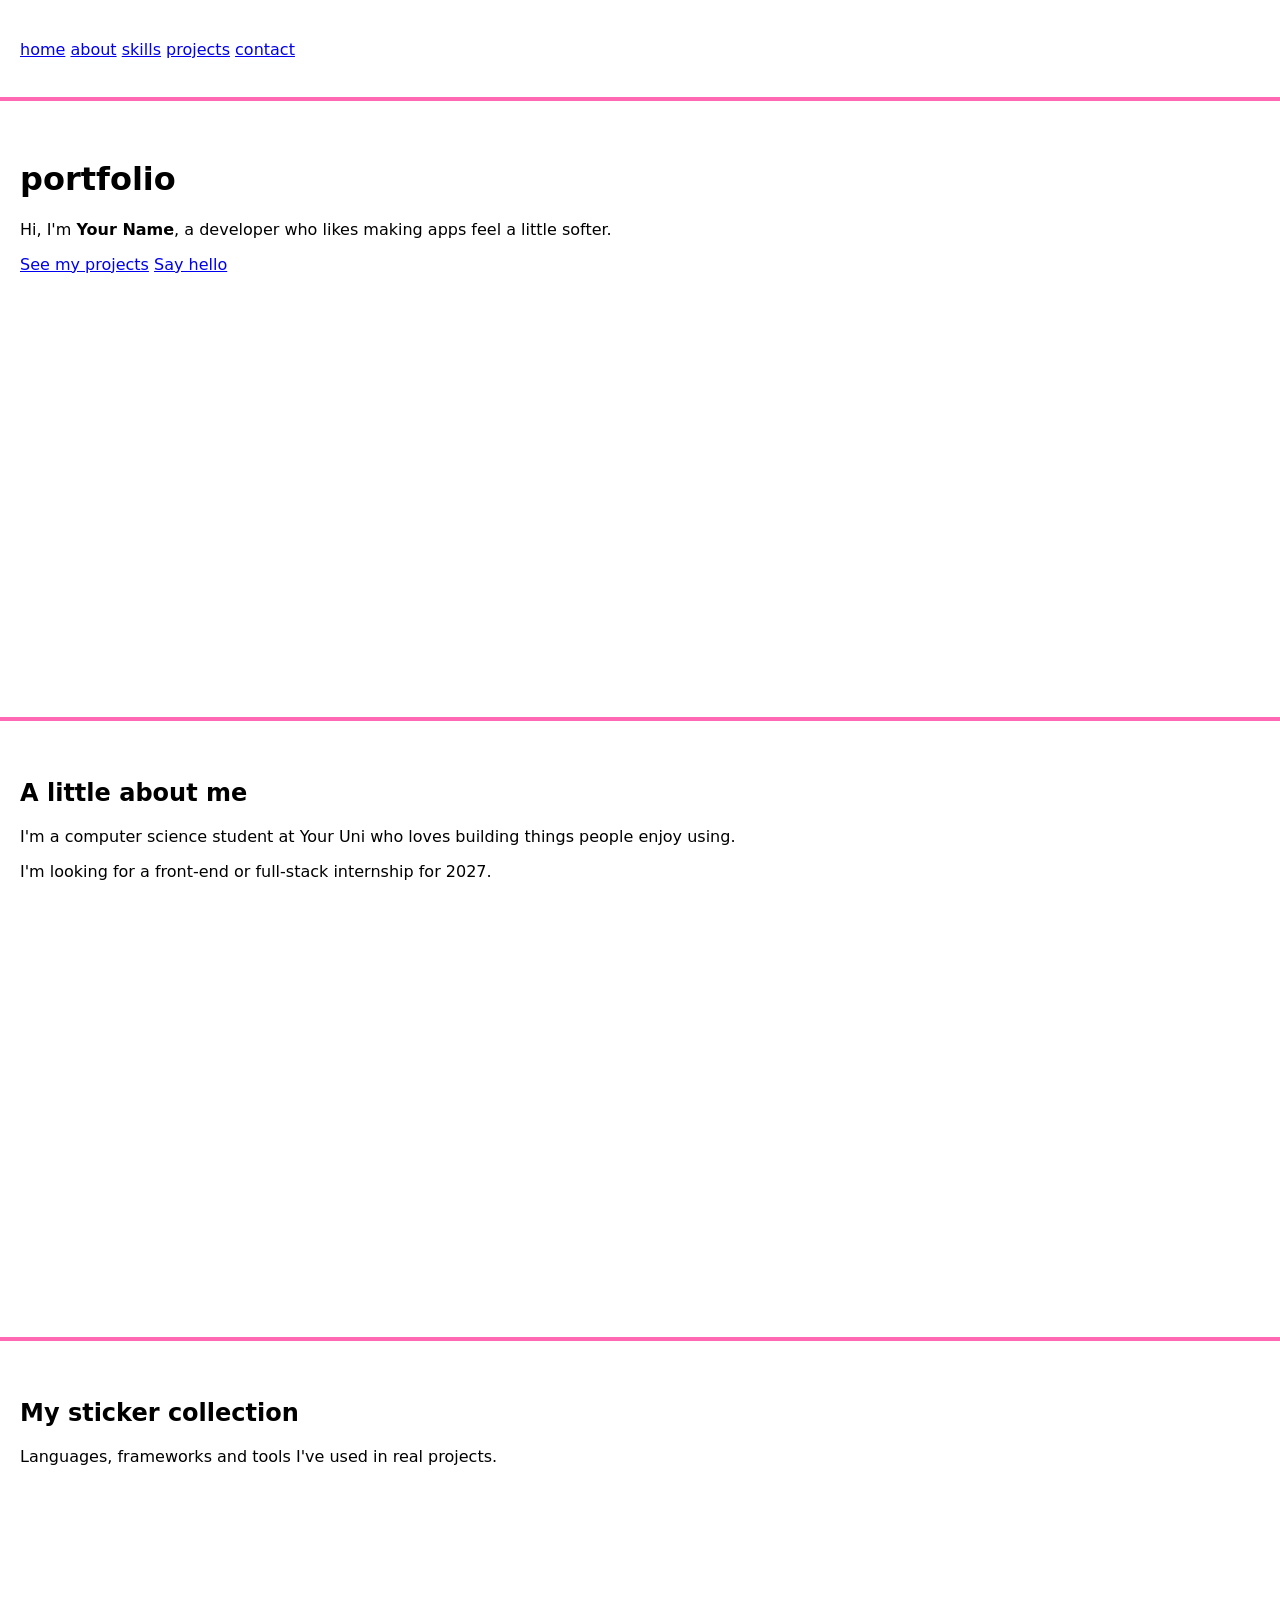
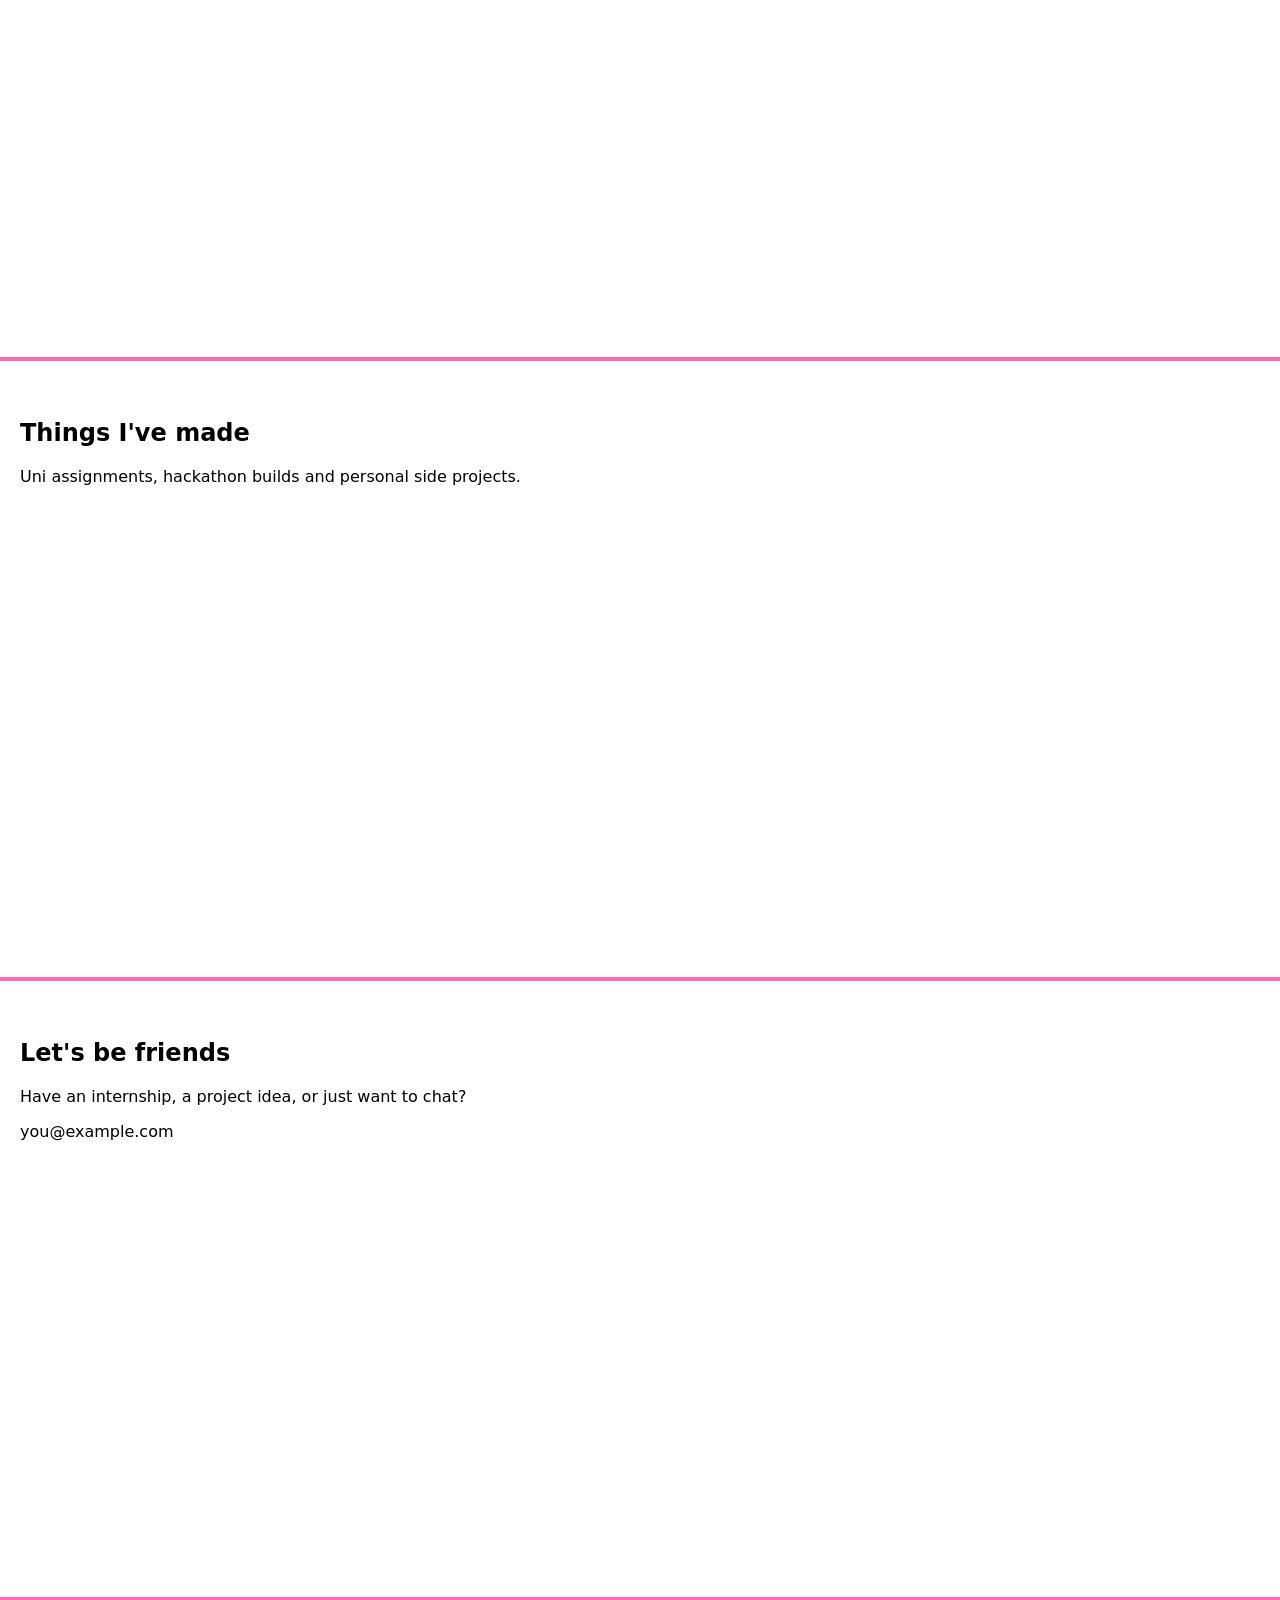
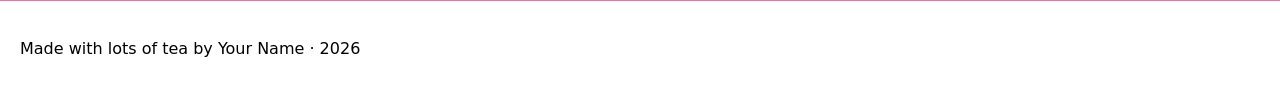
==== index.html @ c3170e58 "feat: add HTML skeleton for all sections" ====
<!DOCTYPE html>
<html lang="en">
<head>
  <meta charset="utf-8">
  <meta name="viewport" content="width=device-width, initial-scale=1">
  <title>Clare Ahn · Portfolio</title>
  <meta name="description" content="Projects and apps I've built at uni and for fun.">
  <link rel="stylesheet" href="css/main.css">
</head>
<body>

  <!-- nav bar -->
  <nav class="nav" aria-label="Main">
    <a href="#home">home</a>
    <a href="#about">about</a>
    <a href="#skills">skills</a>
    <a href="#projects">projects</a>
    <a href="#contact">contact</a>
  </nav>

  <!-- title -->
  <header class="title" id="home">
    <h1>portfolio</h1>
    <p>Hi, I'm <strong>Your Name</strong>, a developer who likes making apps feel a little softer.</p>
    <a href="#projects">See my projects</a>
    <a href="#contact">Say hello</a>
  </header>

  <main>
    <!-- about me -->
    <section class="about" id="about">
      <h2>A little about me</h2>
      <p>I'm a computer science student at Your Uni who loves building things people enjoy using.</p>
      <p>I'm looking for a front-end or full-stack internship for 2027.</p>
    </section>

    <!-- skills -->
    <section class="skills" id="skills">
      <h2>My sticker collection</h2>
      <p>Languages, frameworks and tools I've used in real projects.</p>
    </section>

    <!-- projects -->
    <section class="projects" id="projects">
      <h2>Things I've made</h2>
      <p>Uni assignments, hackathon builds and personal side projects.</p>
    </section>

    <!-- contact -->
    <section class="contact" id="contact">
      <h2>Let's be friends</h2>
      <p>Have an internship, a project idea, or just want to chat?</p>
      <p>you@example.com</p>
    </section>
  </main>

  <!-- footer -->
  <footer>Made with lots of tea by Your Name · 2026</footer>
  <script type="module" src="js/main.js"></script>
</body>
</html>
---- css/main.css ----
body {
  margin: 0;
  font-family: system-ui, sans-serif;
}

/* TEMPORARY: outline each section so you can see the layout */
nav, header, section, footer {
  outline: 2px solid hotpink;
  padding: 40px 20px;
}

/* Give each section some height so scrolling is obvious */
header, section {
  min-height: 60vh;
}
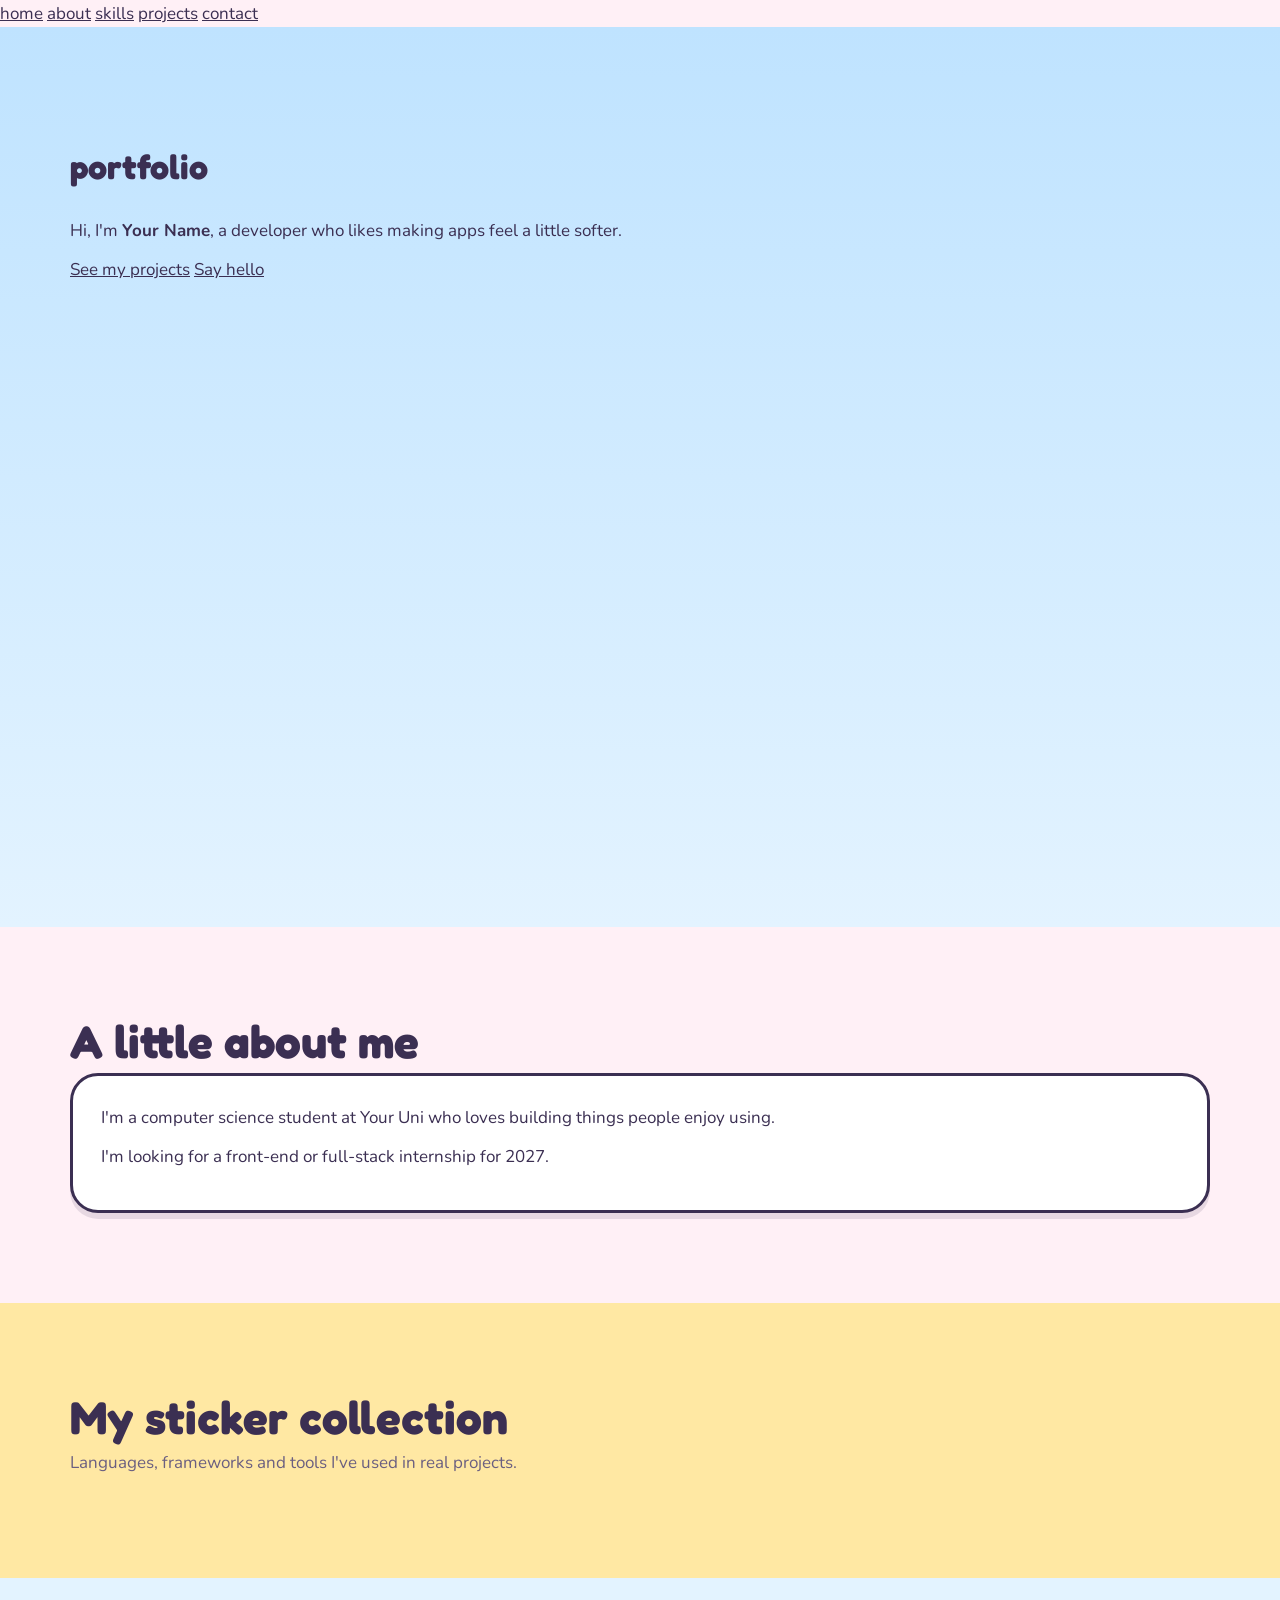
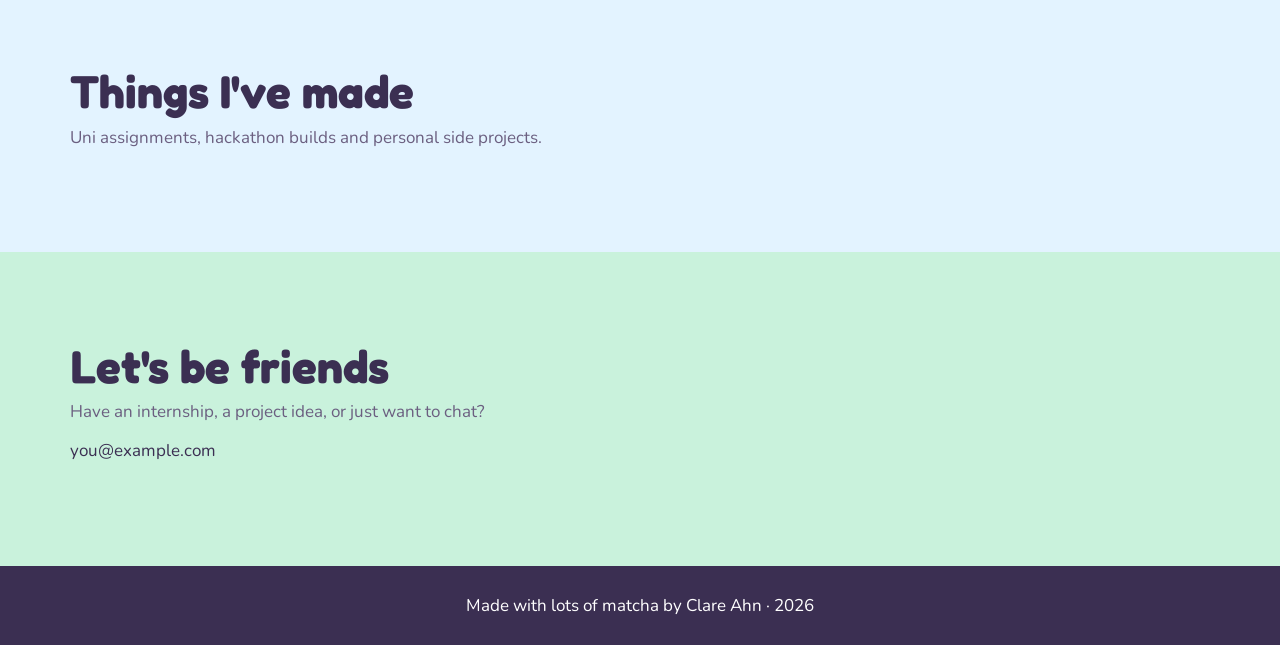
==== commit 96e76440: "feat: add base styles, colour palette and fonts" ====
--- a/index.html
+++ b/index.html
@@ -5,6 +5,9 @@
   <meta name="viewport" content="width=device-width, initial-scale=1">
   <title>Clare Ahn · Portfolio</title>
   <meta name="description" content="Projects and apps I've built at uni and for fun.">
+  <link rel="preconnect" href="https://fonts.googleapis.com">
+  <link rel="preconnect" href="https://fonts.gstatic.com" crossorigin>
+  <link href="https://fonts.googleapis.com/css2?family=Fredoka:wght@400;500;600;700&family=Nunito:wght@400;600;700&display=swap" rel="stylesheet">
   <link rel="stylesheet" href="css/main.css">
 </head>
 <body>
@@ -19,43 +22,55 @@
   </nav>
 
   <!-- title -->
-  <header class="title" id="home">
-    <h1>portfolio</h1>
-    <p>Hi, I'm <strong>Your Name</strong>, a developer who likes making apps feel a little softer.</p>
-    <a href="#projects">See my projects</a>
-    <a href="#contact">Say hello</a>
+  <header class="title band" id="home">
+    <div class="wrap">
+        <h1>portfolio</h1>
+        <p>Hi, I'm <strong>Your Name</strong>, a developer who likes making apps feel a little softer.</p>
+        <a href="#projects">See my projects</a>
+        <a href="#contact">Say hello</a>
+    </div>
   </header>
 
   <main>
     <!-- about me -->
-    <section class="about" id="about">
-      <h2>A little about me</h2>
-      <p>I'm a computer science student at Your Uni who loves building things people enjoy using.</p>
-      <p>I'm looking for a front-end or full-stack internship for 2027.</p>
+    <section class="about band" id="about">
+        <div class="wrap">
+            <h2>A little about me</h2>
+            <div class="card">
+                <p>I'm a computer science student at Your Uni who loves building things people enjoy using.</p>
+                <p>I'm looking for a front-end or full-stack internship for 2027.</p>
+            </div>
+        </div>    
     </section>
 
     <!-- skills -->
-    <section class="skills" id="skills">
-      <h2>My sticker collection</h2>
-      <p>Languages, frameworks and tools I've used in real projects.</p>
+    <section class="skills band" id="skills">
+        <div class="wrap">
+            <h2>My sticker collection</h2>
+            <p class="lead">Languages, frameworks and tools I've used in real projects.</p>
+        </div>
     </section>
 
     <!-- projects -->
-    <section class="projects" id="projects">
-      <h2>Things I've made</h2>
-      <p>Uni assignments, hackathon builds and personal side projects.</p>
+    <section class="projects band" id="projects">
+        <div class="wrap">
+            <h2>Things I've made</h2>
+            <p class="lead">Uni assignments, hackathon builds and personal side projects.</p>
+        </div>
     </section>
 
     <!-- contact -->
-    <section class="contact" id="contact">
-      <h2>Let's be friends</h2>
-      <p>Have an internship, a project idea, or just want to chat?</p>
-      <p>you@example.com</p>
+    <section class="contact band" id="contact">
+        <div class="wrap">
+            <h2>Let's be friends</h2>
+            <p class="lead">Have an internship, a project idea, or just want to chat?</p>
+            <p>you@example.com</p>
+        </div>
     </section>
   </main>
 
   <!-- footer -->
-  <footer>Made with lots of tea by Your Name · 2026</footer>
+  <footer>Made with lots of matcha by Clare Ahn · 2026</footer>
   <script type="module" src="js/main.js"></script>
 </body>
 </html>
--- a/css/main.css
+++ b/css/main.css
@@ -1,15 +1,11 @@
-body {
-  margin: 0;
-  font-family: system-ui, sans-serif;
-}
+/* Entry stylesheet */
+@import url("base.css");
 
-/* TEMPORARY: outline each section so you can see the layout */
-nav, header, section, footer {
-  outline: 2px solid hotpink;
-  padding: 40px 20px;
-}
 
-/* Give each section some height so scrolling is obvious */
-header, section {
-  min-height: 60vh;
-}+/* temp section colours: these move into each section's own file in later steps */
+.title    { background: linear-gradient(var(--sky), var(--sky2)); min-height: 100vh; }
+.about    { background: var(--pink2); }
+.skills   { background: var(--butter); }
+.projects { background: var(--sky2); }
+.contact  { background: var(--mint); }
+footer    { background: var(--ink); color: #fff; text-align: center; padding: 26px 16px; }
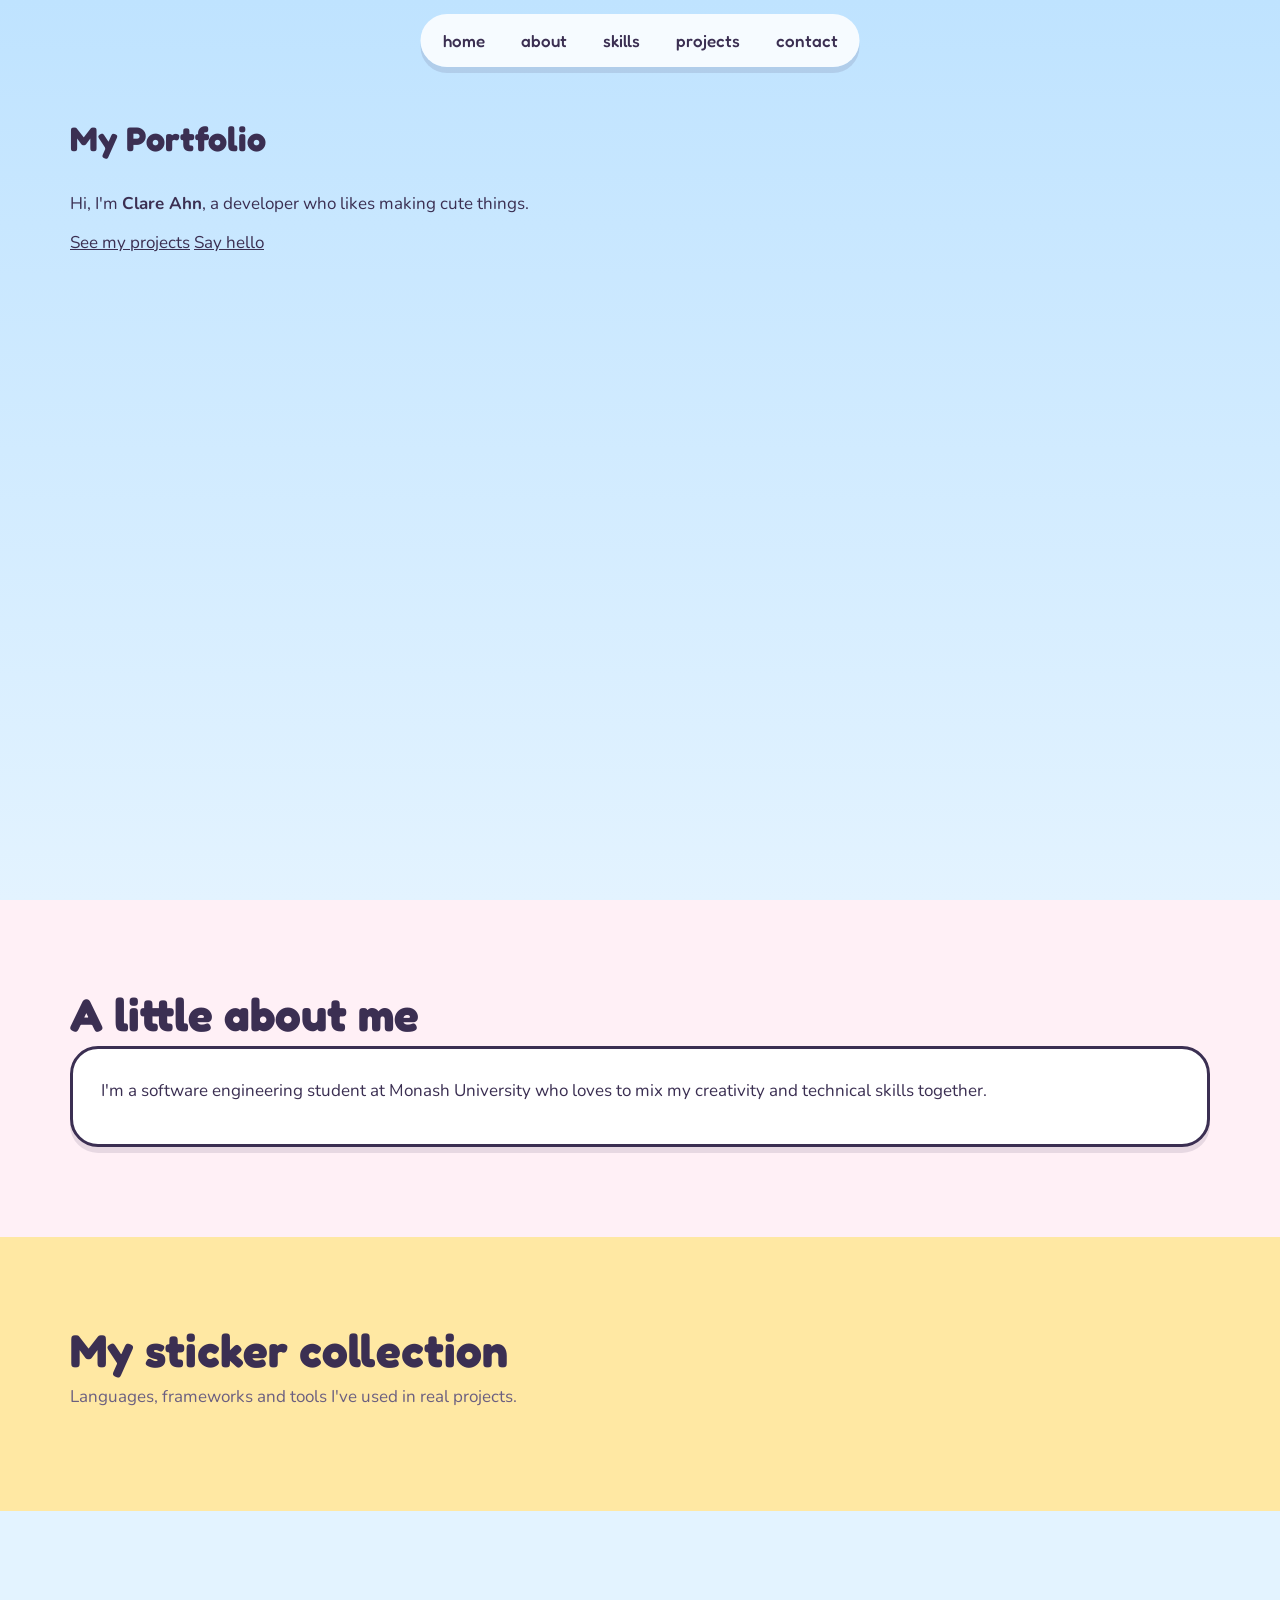
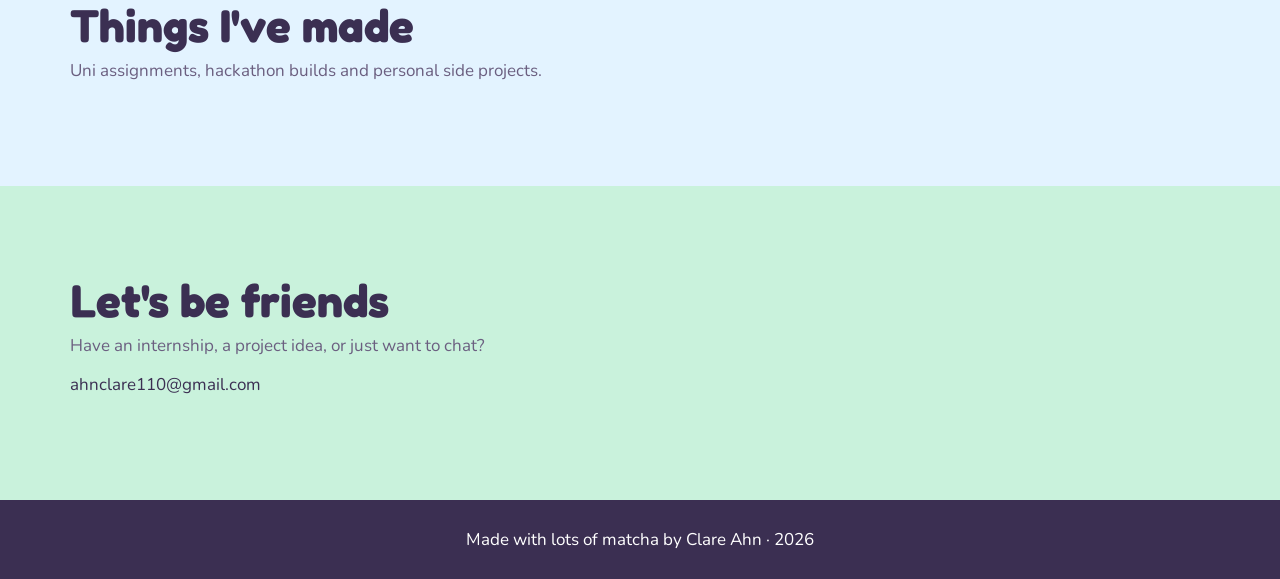
==== commit d8b018b8: "feat: add floating pill nav bar" ====
--- a/index.html
+++ b/index.html
@@ -24,8 +24,8 @@
   <!-- title -->
   <header class="title band" id="home">
     <div class="wrap">
-        <h1>portfolio</h1>
-        <p>Hi, I'm <strong>Your Name</strong>, a developer who likes making apps feel a little softer.</p>
+        <h1>My Portfolio</h1>
+        <p>Hi, I'm <strong>Clare Ahn</strong>, a developer who likes making cute things.</p>
         <a href="#projects">See my projects</a>
         <a href="#contact">Say hello</a>
     </div>
@@ -37,8 +37,7 @@
         <div class="wrap">
             <h2>A little about me</h2>
             <div class="card">
-                <p>I'm a computer science student at Your Uni who loves building things people enjoy using.</p>
-                <p>I'm looking for a front-end or full-stack internship for 2027.</p>
+                <p>I'm a software engineering student at Monash University who loves to mix my creativity and technical skills together.</p>
             </div>
         </div>    
     </section>
@@ -64,7 +63,7 @@
         <div class="wrap">
             <h2>Let's be friends</h2>
             <p class="lead">Have an internship, a project idea, or just want to chat?</p>
-            <p>you@example.com</p>
+            <p>ahnclare110@gmail.com</p>
         </div>
     </section>
   </main>
--- a/css/main.css
+++ b/css/main.css
@@ -1,5 +1,6 @@
 /* Entry stylesheet */
 @import url("base.css");
+@import url('nav.css');
 
 
 /* temp section colours: these move into each section's own file in later steps */
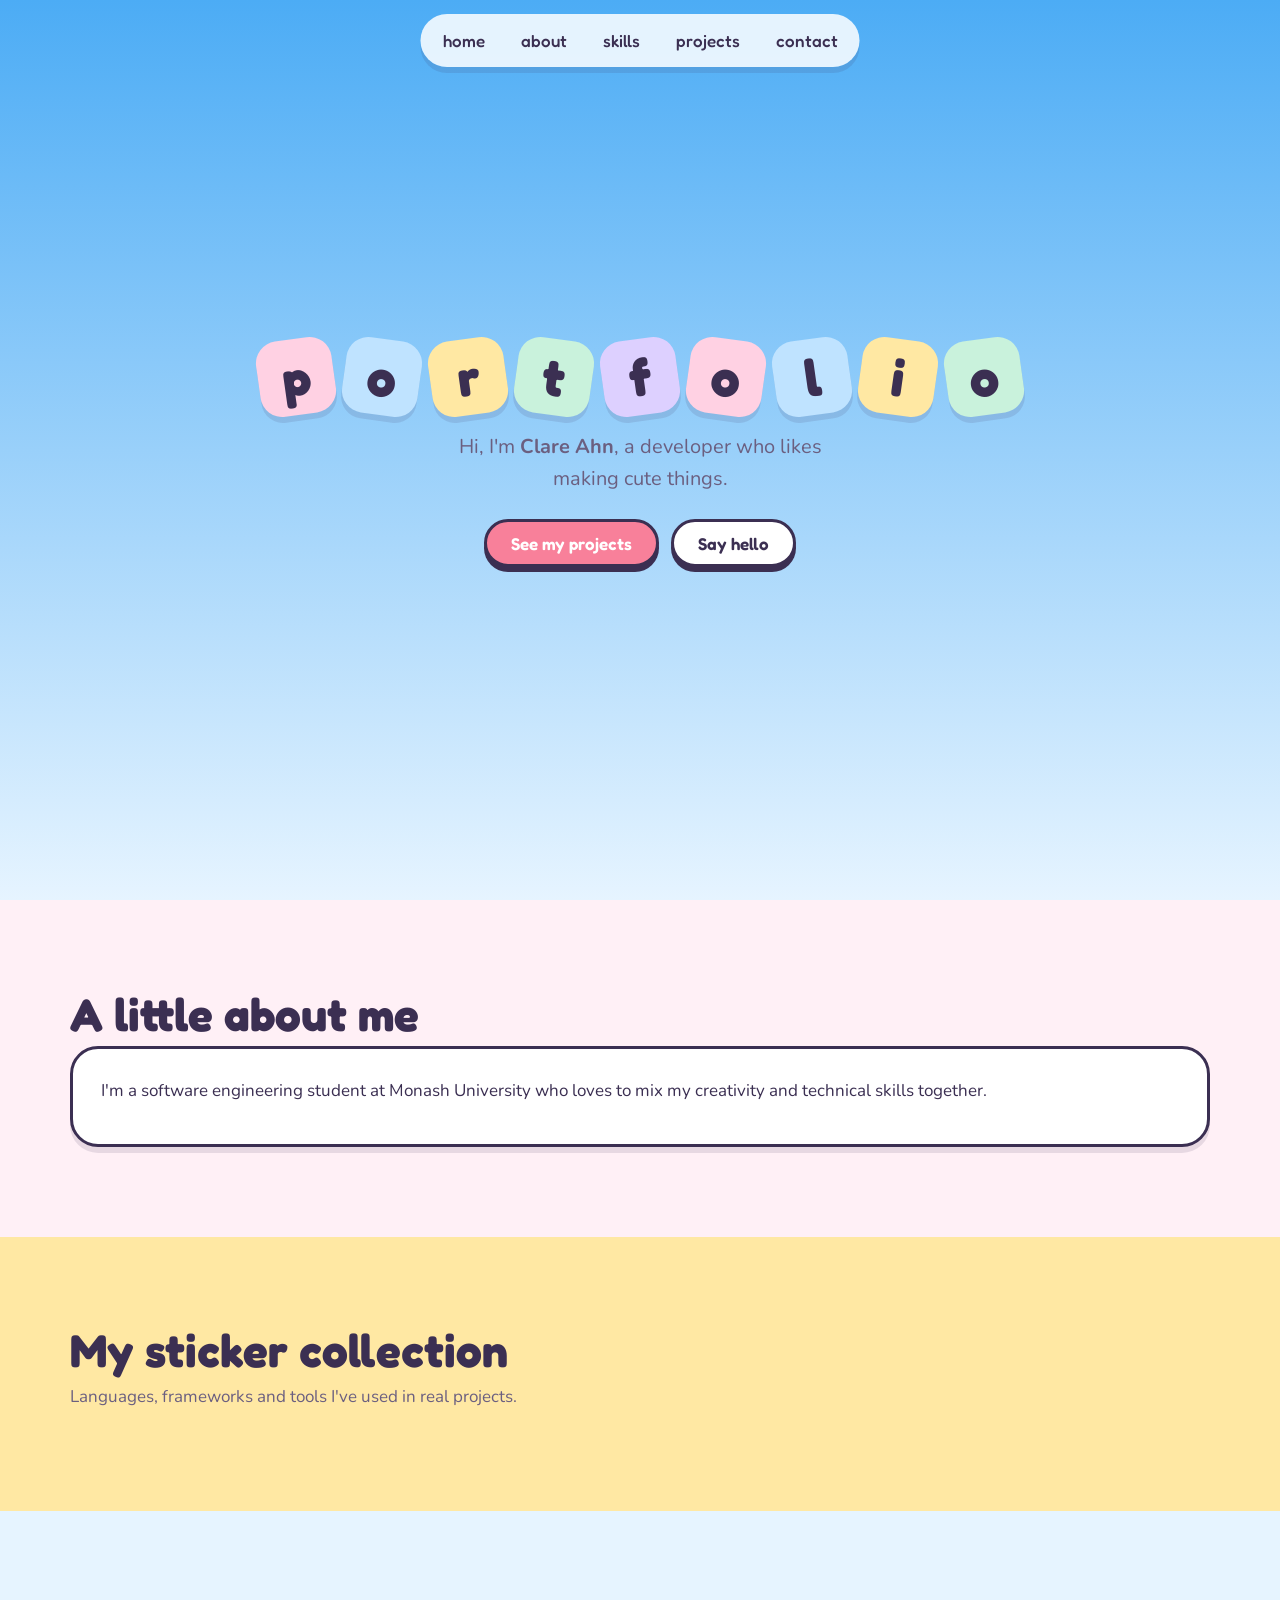
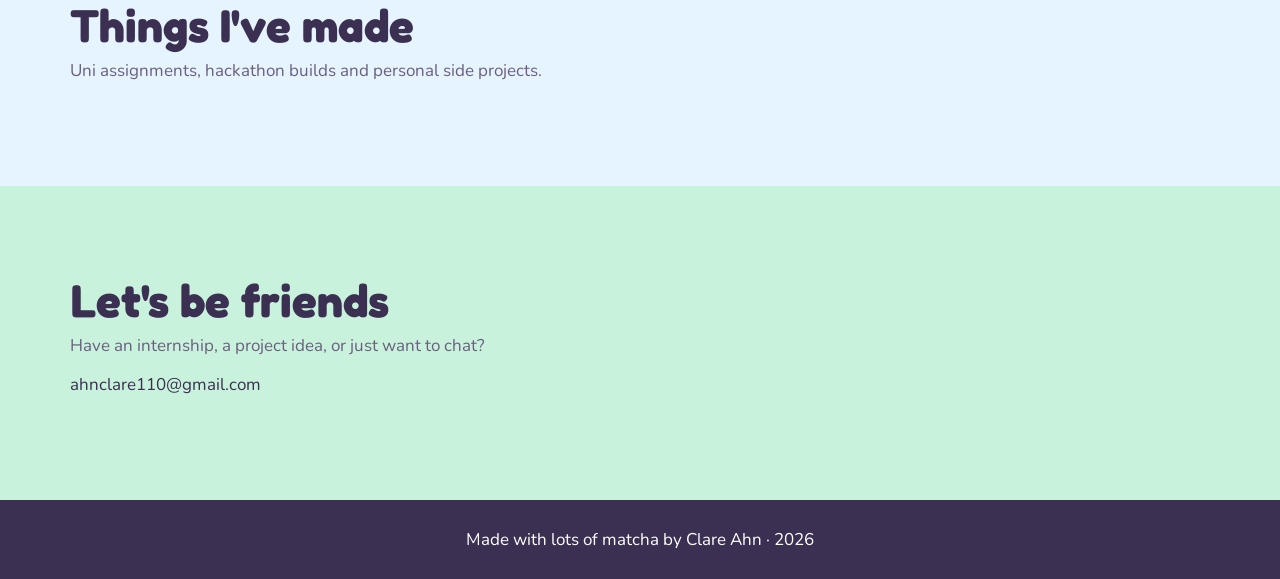
==== commit e2c03a59: "feat: add title section with bubble letters and buttons. Tweak some colours too" ====
--- a/index.html
+++ b/index.html
@@ -24,10 +24,24 @@
   <!-- title -->
   <header class="title band" id="home">
     <div class="wrap">
-        <h1>My Portfolio</h1>
-        <p>Hi, I'm <strong>Clare Ahn</strong>, a developer who likes making cute things.</p>
-        <a href="#projects">See my projects</a>
-        <a href="#contact">Say hello</a>
+        <h1 class="title-letters" aria-label="portfolio">
+            <span aria-hidden="true">p</span>
+            <span aria-hidden="true">o</span>
+            <span aria-hidden="true">r</span>
+            <span aria-hidden="true">t</span>
+            <span aria-hidden="true">f</span>
+            <span aria-hidden="true">o</span>
+            <span aria-hidden="true">l</span>
+            <span aria-hidden="true">i</span>
+            <span aria-hidden="true">o</span>
+        </h1>
+
+        <p class="tagline">Hi, I'm <strong>Clare Ahn</strong>, a developer who likes making cute things.</p>
+
+        <div class="btns">
+            <a class="btn main" href="#projects">See my projects</a>
+            <a class="btn" href="#contact">Say hello</a>
+        </div>
     </div>
   </header>
 
--- a/css/main.css
+++ b/css/main.css
@@ -1,10 +1,11 @@
 /* Entry stylesheet */
 @import url("base.css");
 @import url('nav.css');
+@import url('buttons.css');
+@import url('title.css');
 
 
 /* temp section colours: these move into each section's own file in later steps */
-.title    { background: linear-gradient(var(--sky), var(--sky2)); min-height: 100vh; }
 .about    { background: var(--pink2); }
 .skills   { background: var(--butter); }
 .projects { background: var(--sky2); }
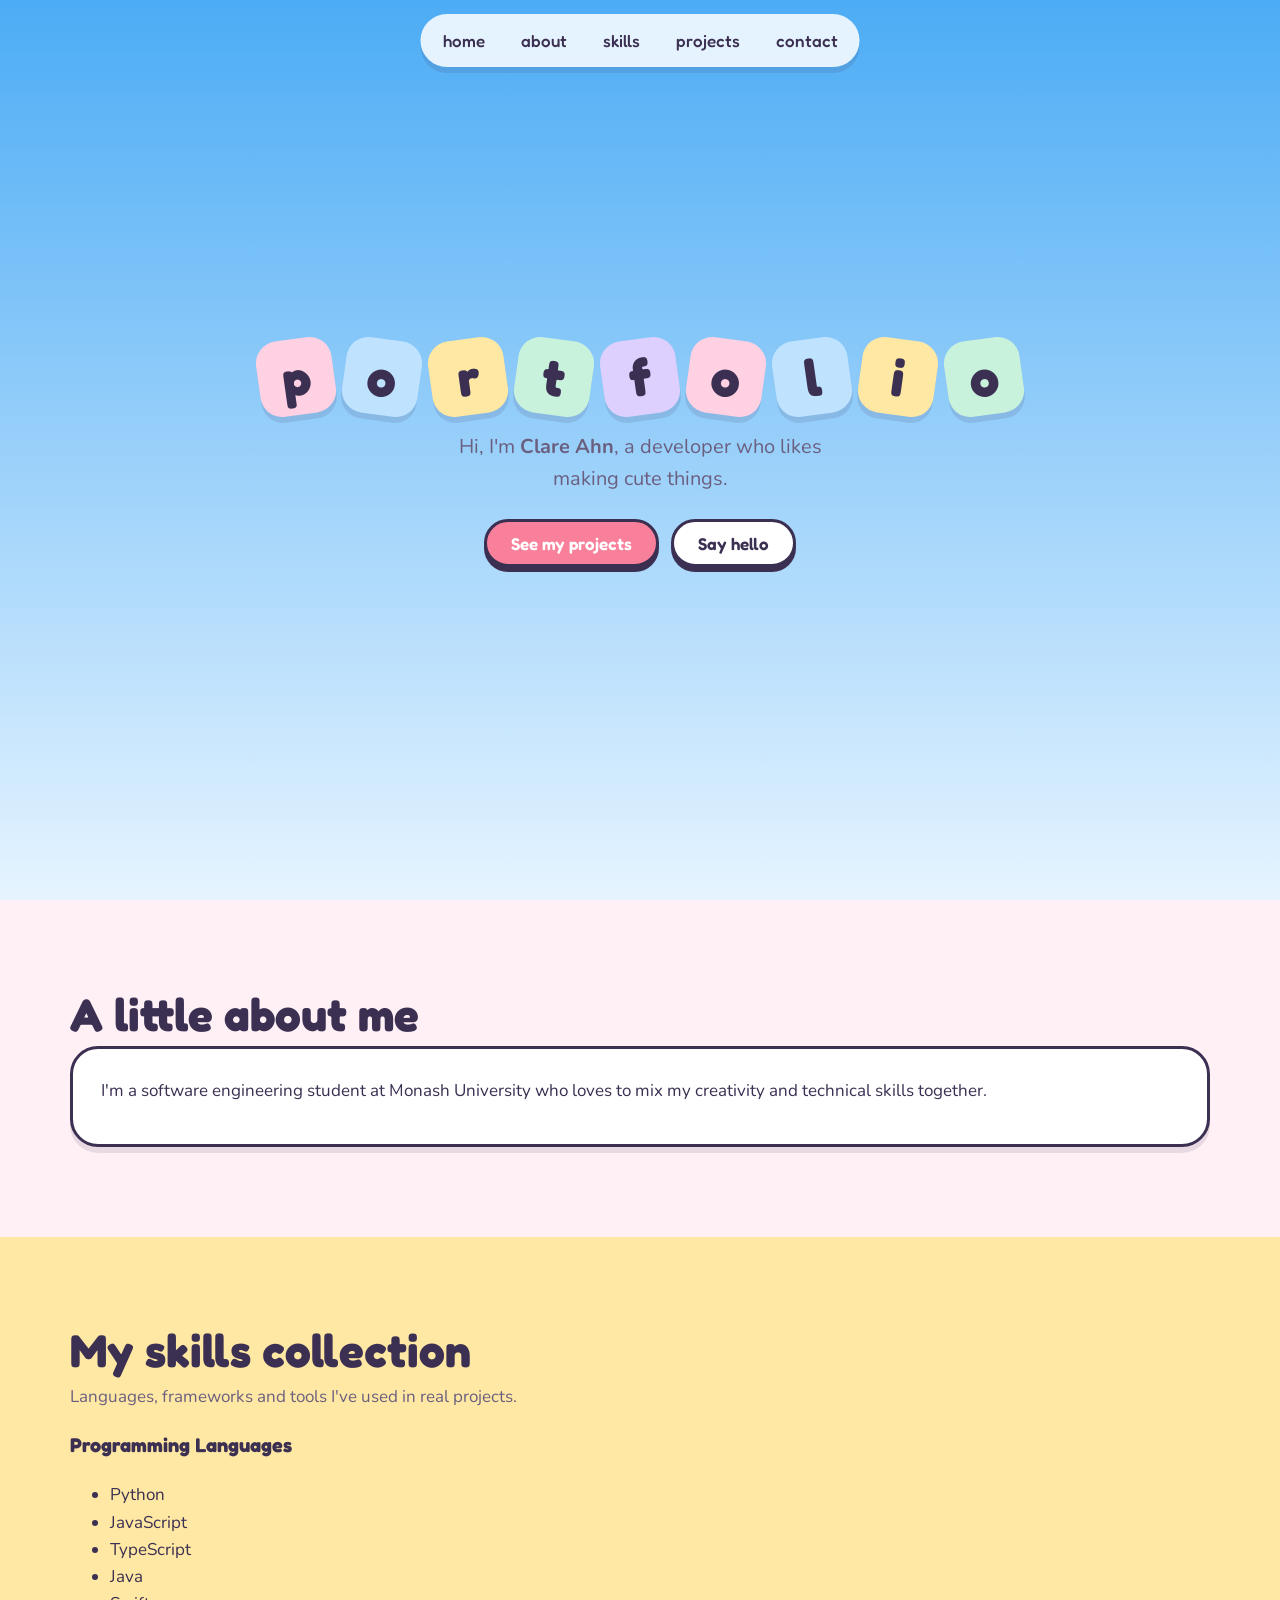
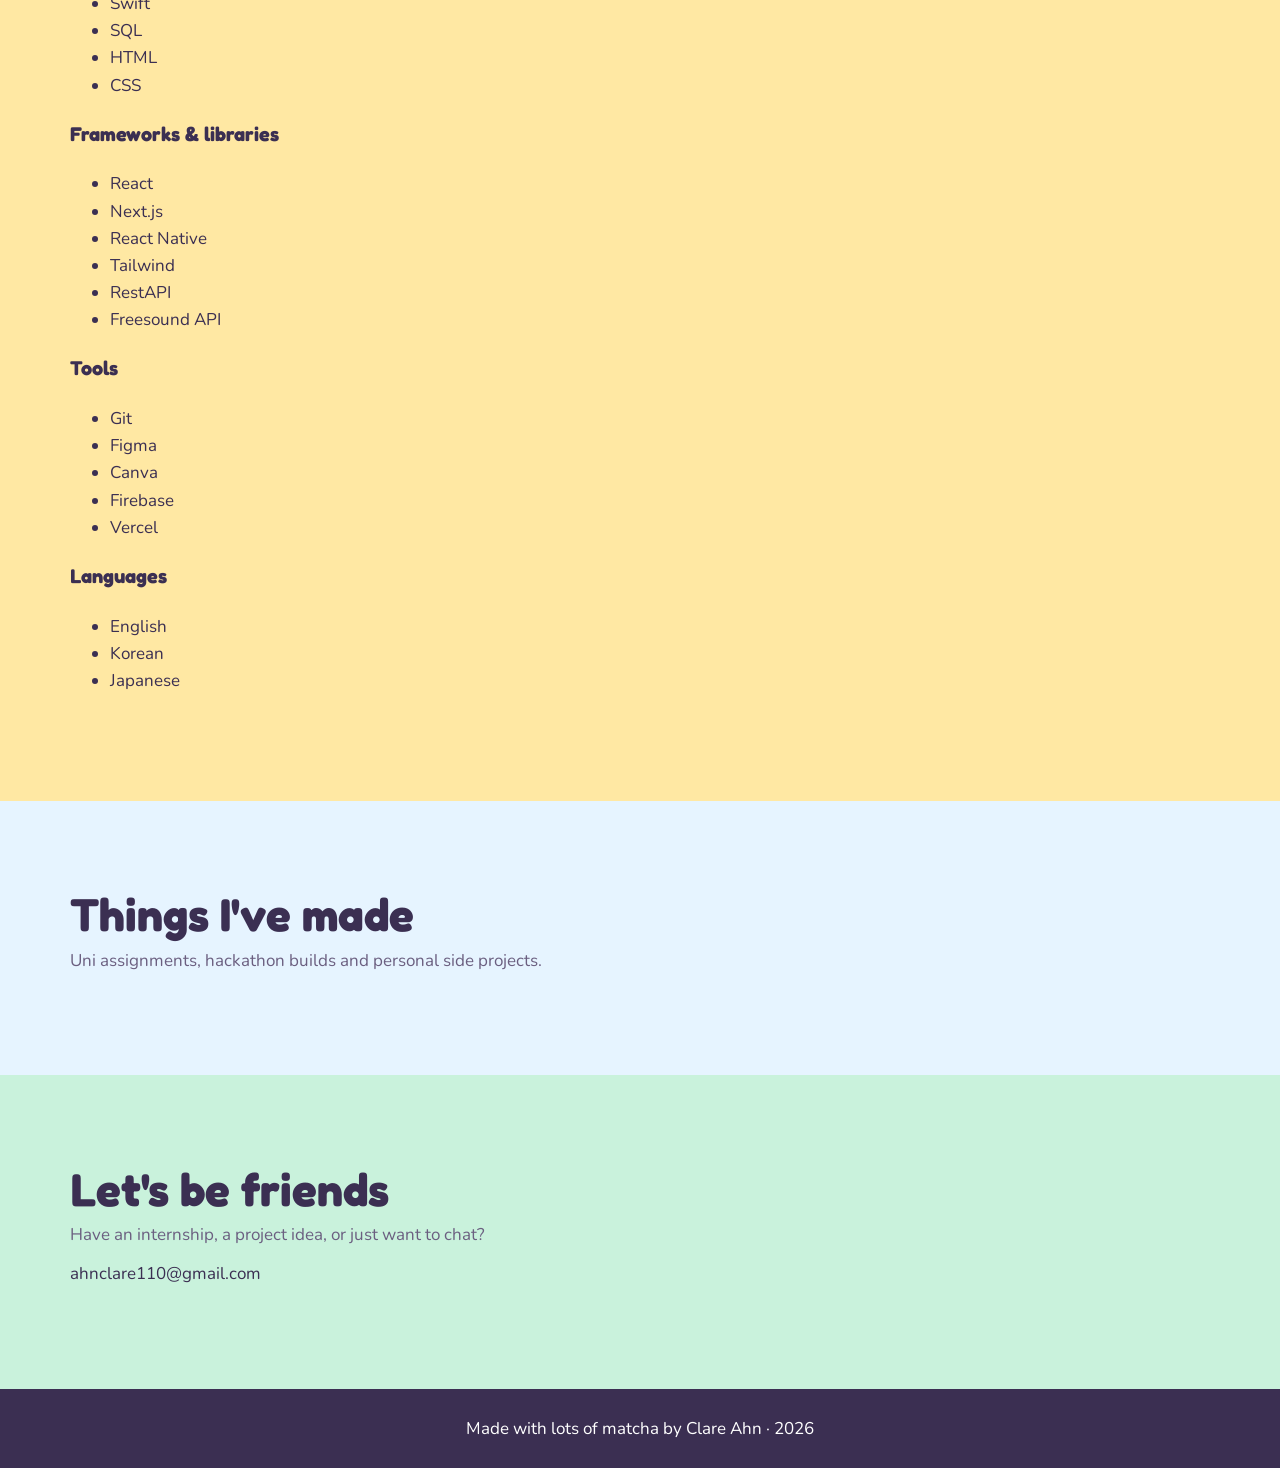
==== commit 0e890ee1: "feat: add skills collection section" ====
--- a/index.html
+++ b/index.html
@@ -59,8 +59,54 @@
     <!-- skills -->
     <section class="skills band" id="skills">
         <div class="wrap">
-            <h2>My sticker collection</h2>
+            <h2>My skills collection</h2>
             <p class="lead">Languages, frameworks and tools I've used in real projects.</p>
+            <div class="skill-groups">
+                <div class="skill-group">
+                    <h3>Programming Languages</h3>
+                    <ul class="stickers">
+                        <li>Python</li>
+                        <li>JavaScript</li>
+                        <li>TypeScript</li>
+                        <li>Java</li>
+                        <li>Swift</li>
+                        <li>SQL</li>
+                        <li>HTML</li>
+                        <li>CSS</li>
+                    </ul>
+                </div>
+
+                <div class="skill-group">
+                    <h3>Frameworks &amp; libraries</h3>
+                    <ul class="stickers">
+                        <li>React</li>
+                        <li>Next.js</li>
+                        <li>React Native</li>
+                        <li>Tailwind</li>
+                        <li>RestAPI</li>
+                        <li>Freesound API</li>
+                    </ul>
+                </div>
+
+                <div class="skill-group">
+                    <h3>Tools</h3>
+                    <ul class="stickers">
+                        <li>Git</li>
+                        <li>Figma</li>
+                        <li>Canva</li>
+                        <li>Firebase</li>
+                        <li>Vercel</li>
+                    </ul>
+                </div>
+                <div class="skill-group">
+                    <h3>Languages</h3>
+                    <ul class="stickers">
+                        <li>English</li>
+                        <li>Korean</li>
+                        <li>Japanese</li>
+                    </ul>
+                </div>
+            </div>
         </div>
     </section>
 
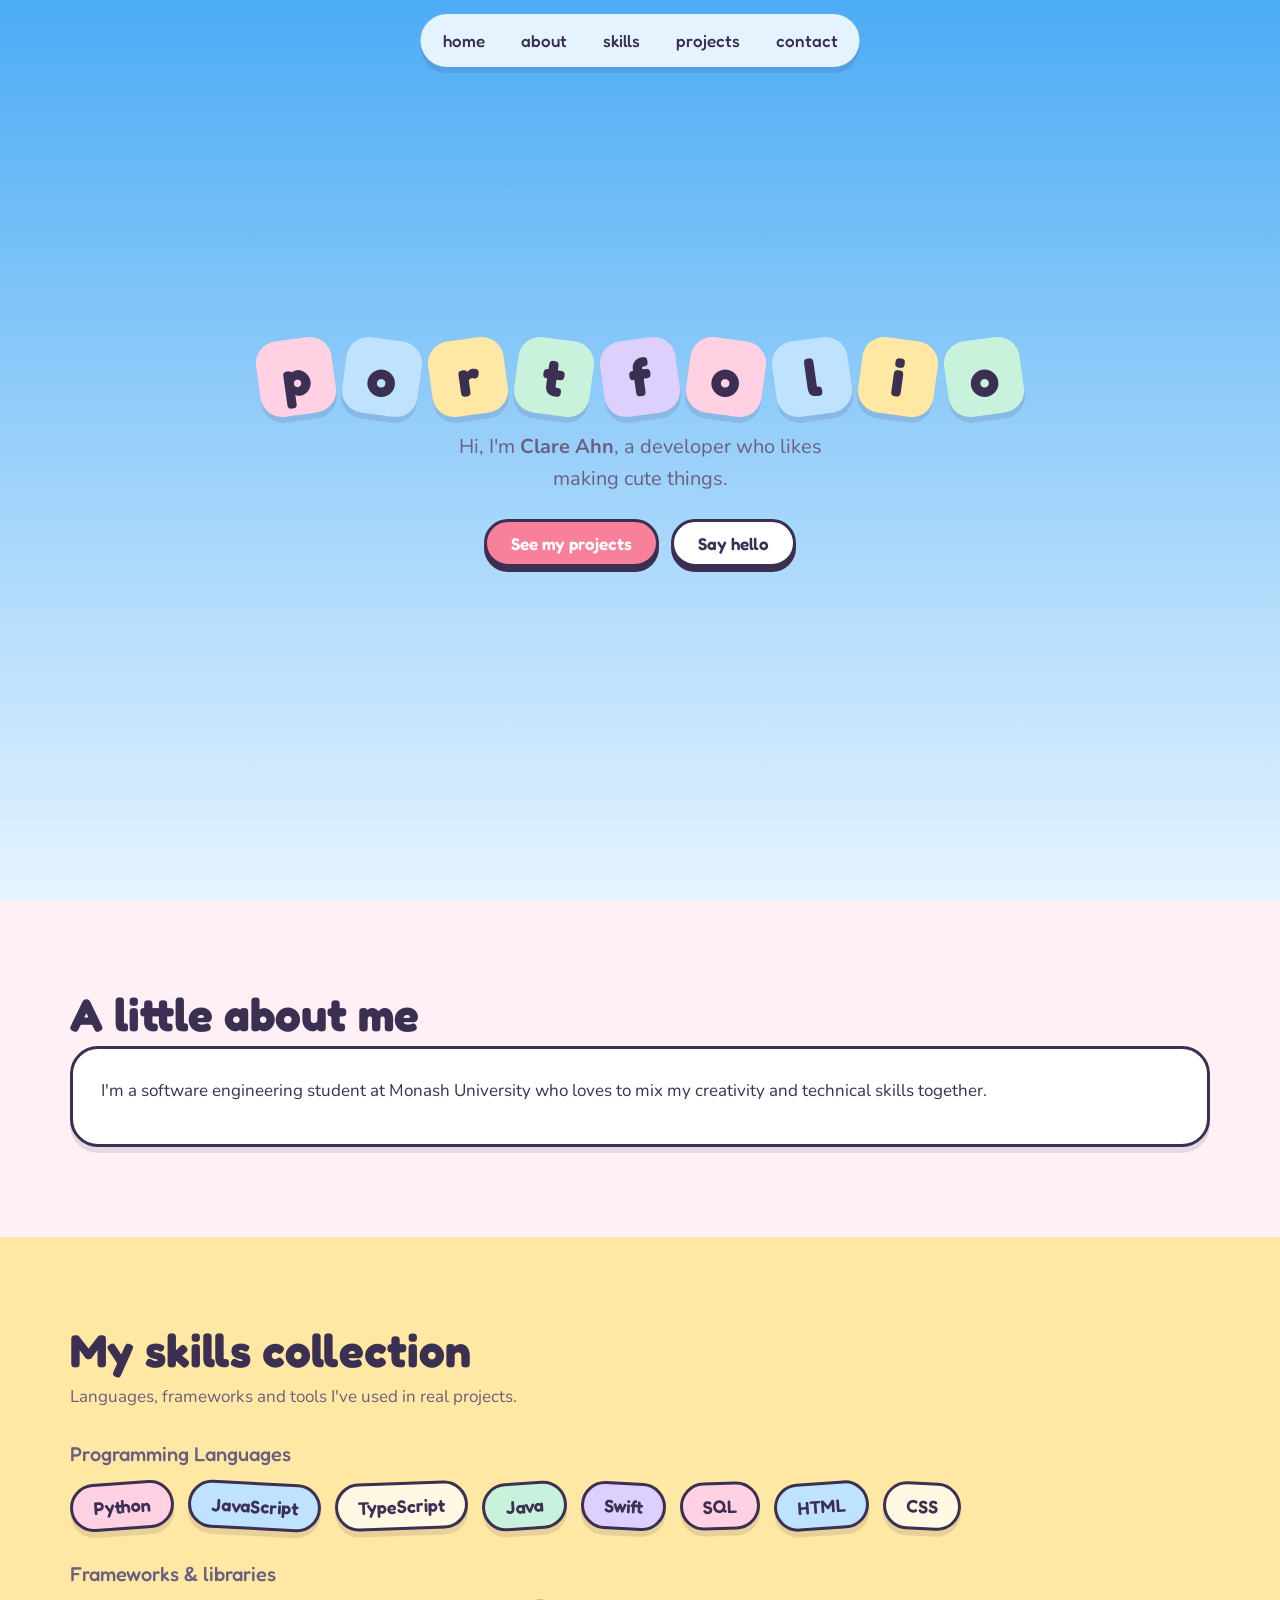
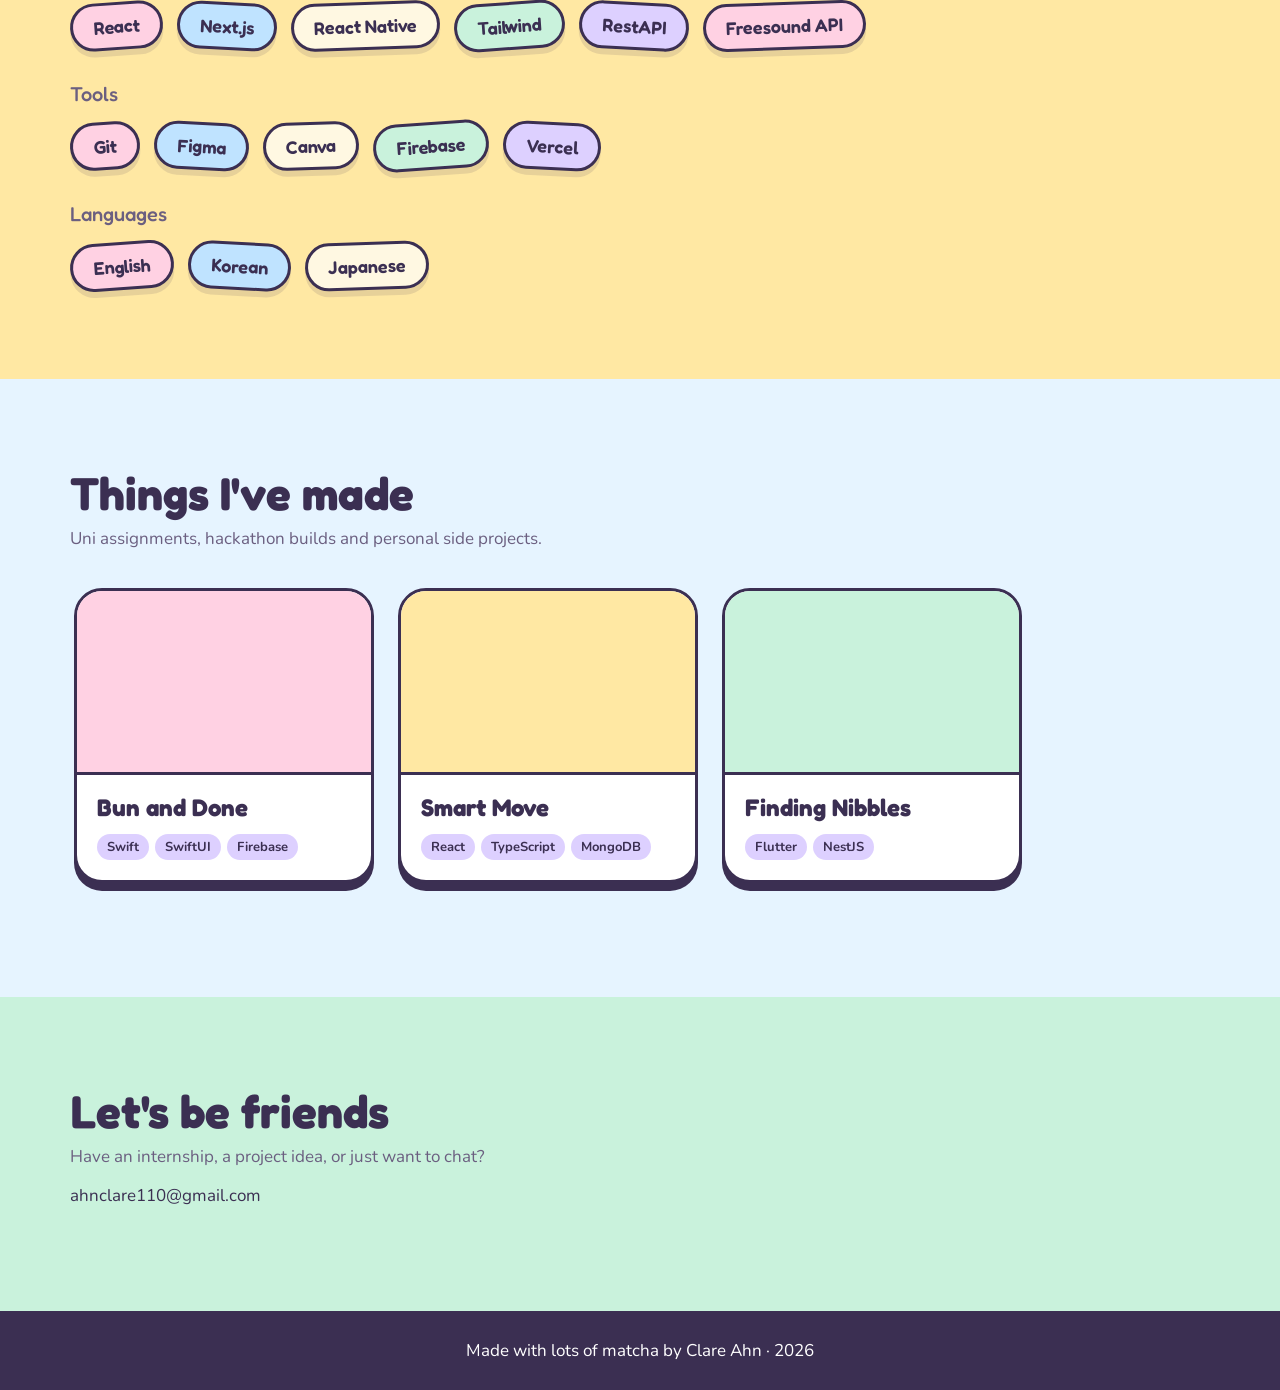
==== commit 6da77fec: "feat: add projects carousel base with placeholder colours for image" ====
--- a/index.html
+++ b/index.html
@@ -115,6 +115,42 @@
         <div class="wrap">
             <h2>Things I've made</h2>
             <p class="lead">Uni assignments, hackathon builds and personal side projects.</p>
+                <div class="carousel">
+                    <a class="project-card" href="projects/bun-and-done.html">
+                        <div class="project-thumb"></div>
+                        <div class="project-info">
+                        <h3>Bun and Done</h3>
+                        <ul class="tags">
+                            <li>Swift</li>
+                            <li>SwiftUI</li>
+                            <li>Firebase</li>
+                        </ul>
+                        </div>
+                    </a>
+
+                    <a class="project-card" href="projects/smart-move.html">
+                        <div class="project-thumb"></div>
+                        <div class="project-info">
+                        <h3>Smart Move</h3>
+                        <ul class="tags">
+                            <li>React</li>
+                            <li>TypeScript</li>
+                            <li>MongoDB</li>
+                        </ul>
+                        </div>
+                    </a>
+
+                    <a class="project-card" href="projects/finding-nibbles.html">
+                        <div class="project-thumb"></div>
+                        <div class="project-info">
+                        <h3>Finding Nibbles</h3>
+                        <ul class="tags">
+                            <li>Flutter</li>
+                            <li>NestJS</li>
+                        </ul>
+                        </div>
+                    </a>
+            </div>
         </div>
     </section>
 
--- a/css/main.css
+++ b/css/main.css
@@ -3,11 +3,10 @@
 @import url('nav.css');
 @import url('buttons.css');
 @import url('title.css');
-
+@import url('skills.css');
+@import url('projects.css');
 
 /* temp section colours: these move into each section's own file in later steps */
 .about    { background: var(--pink2); }
-.skills   { background: var(--butter); }
-.projects { background: var(--sky2); }
 .contact  { background: var(--mint); }
 footer    { background: var(--ink); color: #fff; text-align: center; padding: 26px 16px; }
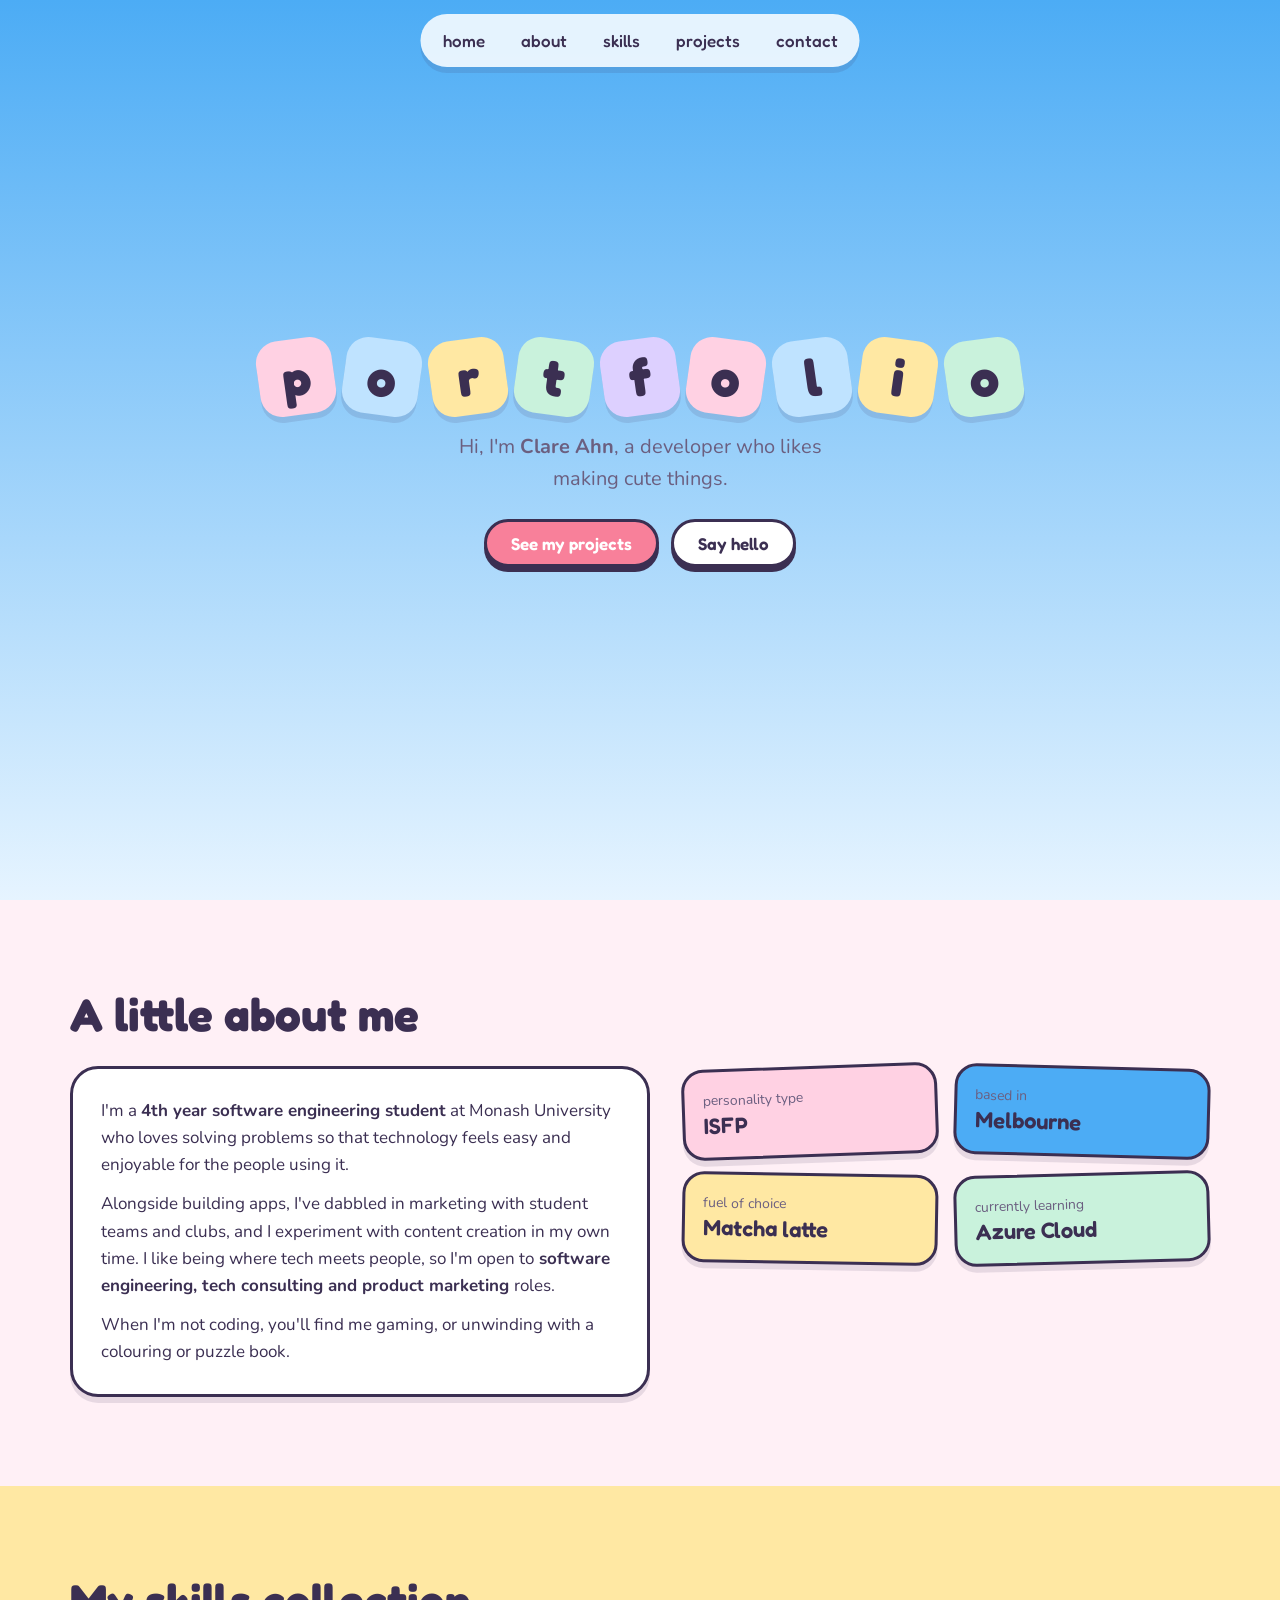
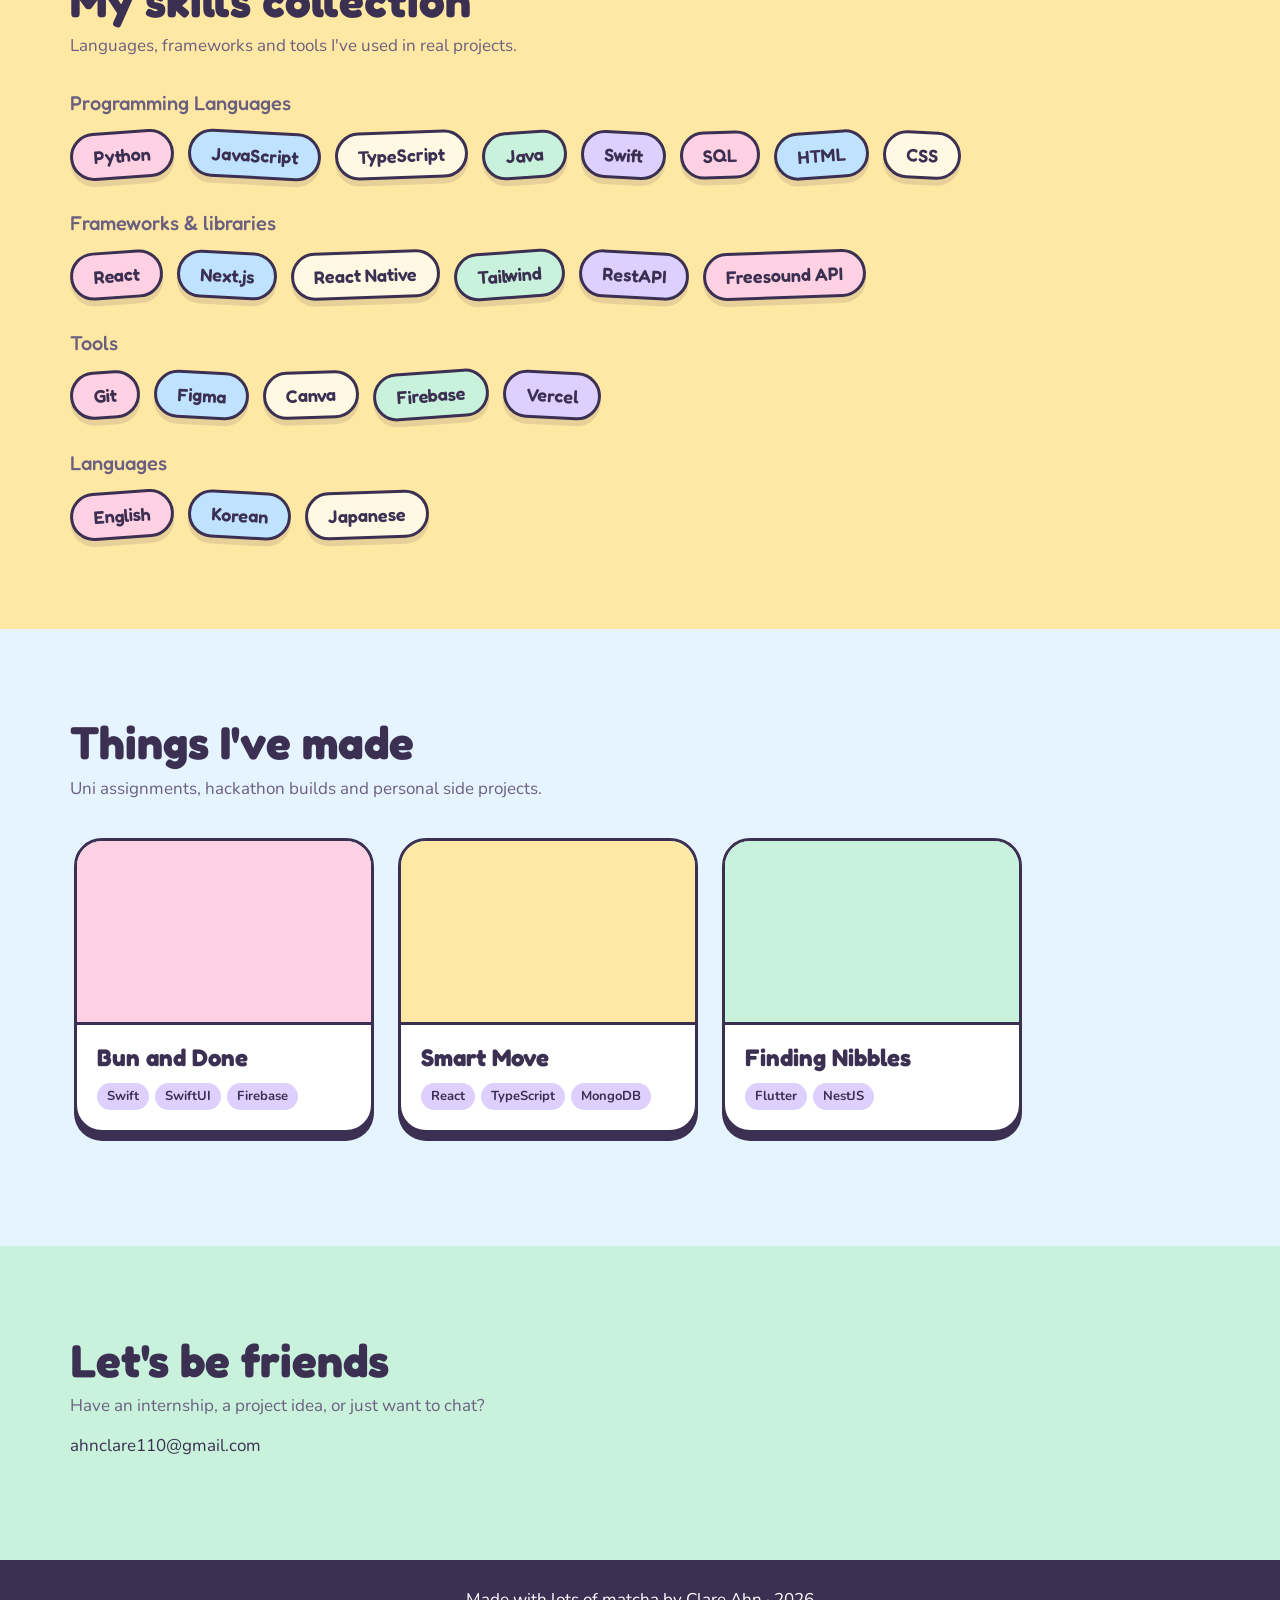
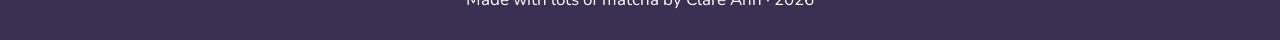
==== commit 01e7884c: "feat: add about me section with fun fact boxes" ====
--- a/index.html
+++ b/index.html
@@ -50,8 +50,33 @@
     <section class="about band" id="about">
         <div class="wrap">
             <h2>A little about me</h2>
-            <div class="card">
-                <p>I'm a software engineering student at Monash University who loves to mix my creativity and technical skills together.</p>
+            <div class="about-grid">
+                <!-- LEFT: bio -->
+                <div class="card about-bio">
+                    <p>I'm a <strong> 4th year software engineering student</strong> at Monash University who loves solving problems so that technology feels easy and enjoyable for the people using it.</p>
+                    <p>Alongside building apps, I've dabbled in marketing with student teams and clubs, and I experiment with content creation in my own time. I like being where tech meets people, so I'm open to<strong> software engineering, tech consulting and product marketing </strong>roles.</p>
+                    <p>When I'm not coding, you'll find me gaming, or unwinding with a colouring or puzzle book.</p>
+                </div>
+
+                <!-- RIGHT: fun facts -->
+                <ul class="facts">
+                    <li class="fact">
+                    <span class="fact-label">personality type</span>
+                    <span class="fact-value">ISFP</span>
+                    </li>
+                    <li class="fact">
+                    <span class="fact-label">based in</span>
+                    <span class="fact-value">Melbourne</span>
+                    </li>
+                    <li class="fact">
+                    <span class="fact-label">fuel of choice</span>
+                    <span class="fact-value">Matcha latte</span>
+                    </li>
+                    <li class="fact">
+                    <span class="fact-label">currently learning</span>
+                    <span class="fact-value">Azure Cloud</span>
+                    </li>
+                </ul>
             </div>
         </div>    
     </section>
--- a/css/main.css
+++ b/css/main.css
@@ -5,8 +5,9 @@
 @import url('title.css');
 @import url('skills.css');
 @import url('projects.css');
+@import url('project-page.css');
+@import url('about.css');
 
 /* temp section colours: these move into each section's own file in later steps */
-.about    { background: var(--pink2); }
 .contact  { background: var(--mint); }
 footer    { background: var(--ink); color: #fff; text-align: center; padding: 26px 16px; }
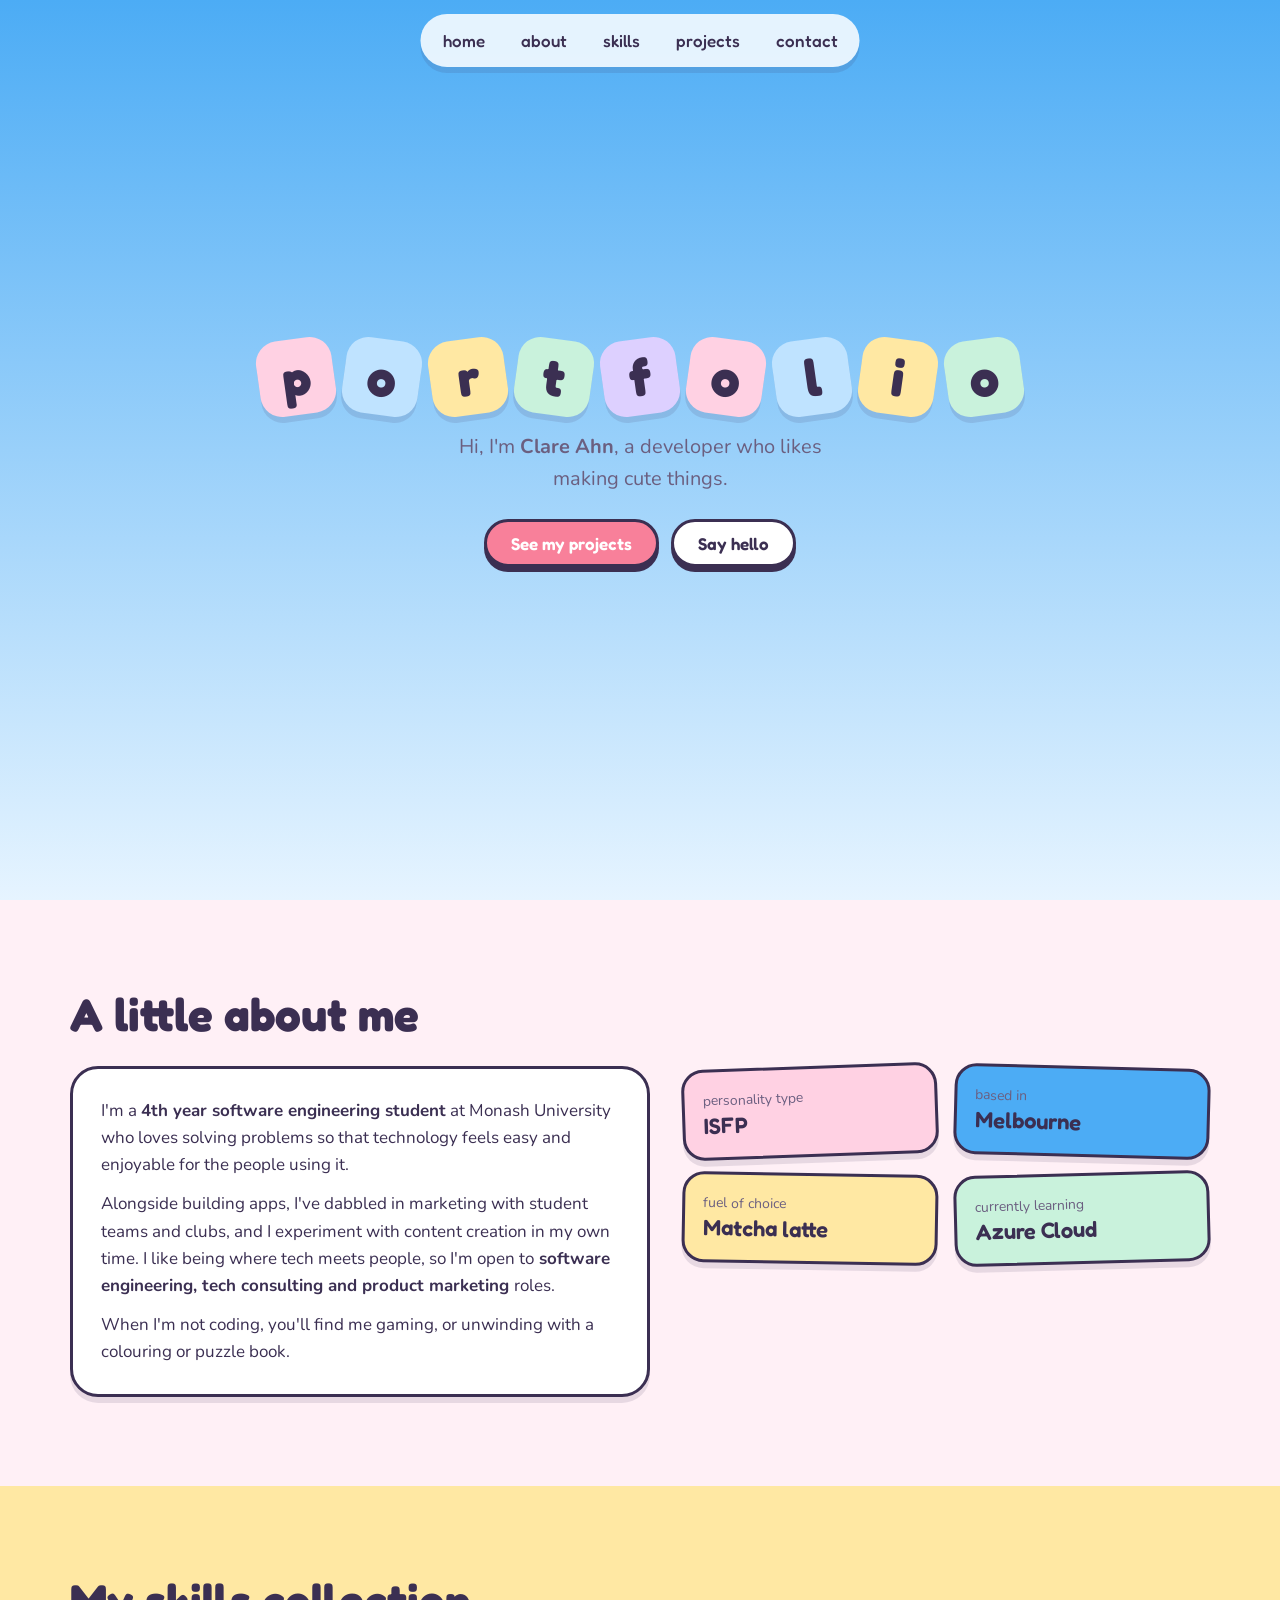
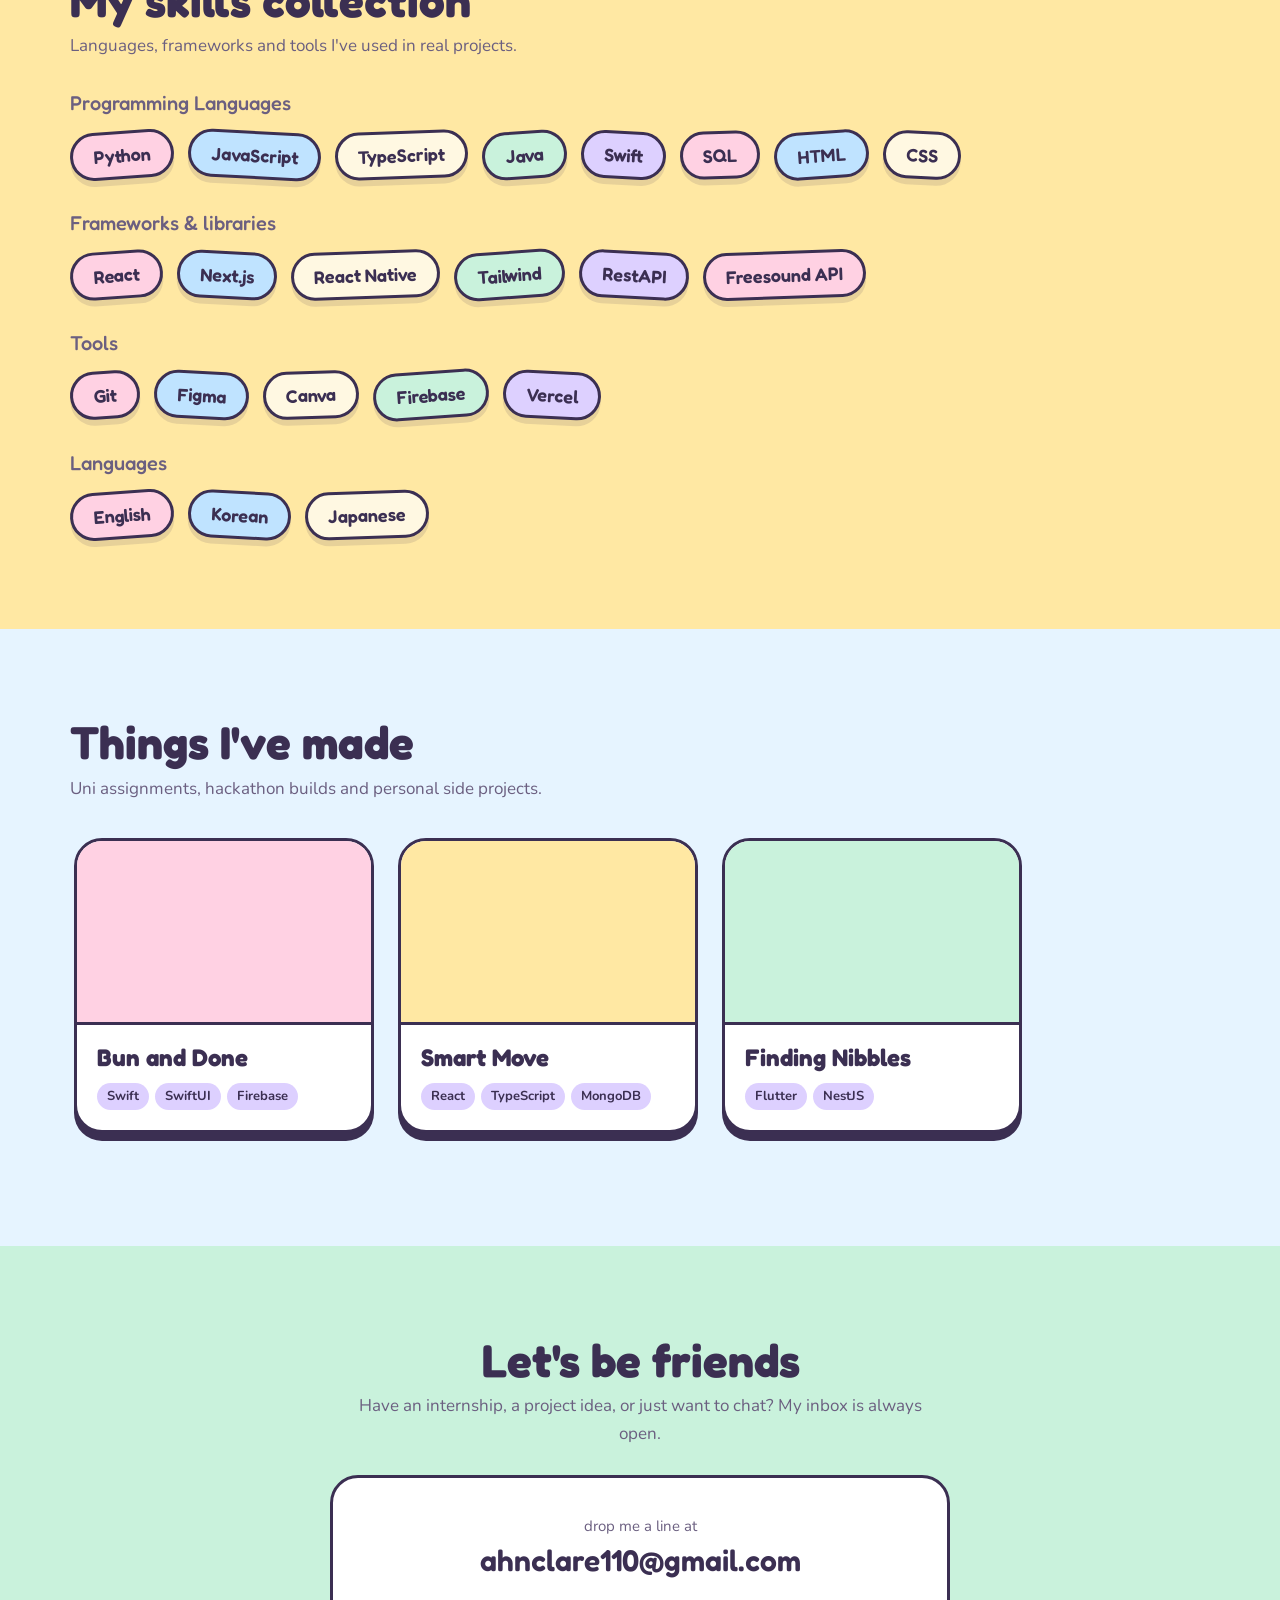
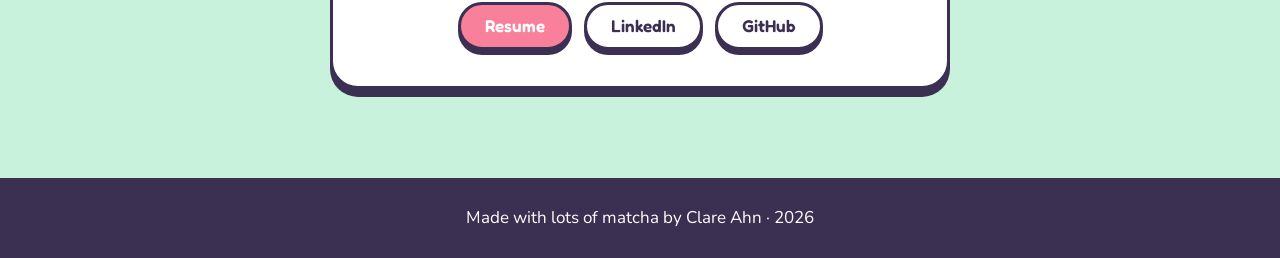
==== commit f4d92289: "feat: add contact page with email, resume, github and linkedin links" ====
--- a/index.html
+++ b/index.html
@@ -183,8 +183,16 @@
     <section class="contact band" id="contact">
         <div class="wrap">
             <h2>Let's be friends</h2>
-            <p class="lead">Have an internship, a project idea, or just want to chat?</p>
-            <p>ahnclare110@gmail.com</p>
+            <p class="lead">Have an internship, a project idea, or just want to chat? My inbox is always open.</p>
+            <div class="card letter">
+                <p class="letter-label">drop me a line at</p>
+                <a class="email" href="mailto:ahnclare110@gmail.com">ahnclare110@gmail.com</a>
+                <div class="btns">
+                    <a class="btn main" href="files/Resume_ClareAHN.pdf" target="_blank" rel="noopener">Resume</a>
+                    <a class="btn" href="https://www.linkedin.com/in/clare-ahn" target="_blank" rel="noopener">LinkedIn</a>
+                    <a class="btn" href="https://github.com/clareahn" target="_blank" rel="noopener">GitHub</a>
+                </div>
+            </div>
         </div>
     </section>
   </main>
--- a/css/main.css
+++ b/css/main.css
@@ -7,7 +7,7 @@
 @import url('projects.css');
 @import url('project-page.css');
 @import url('about.css');
+@import url('contact.css');
 
 /* temp section colours: these move into each section's own file in later steps */
-.contact  { background: var(--mint); }
 footer    { background: var(--ink); color: #fff; text-align: center; padding: 26px 16px; }
